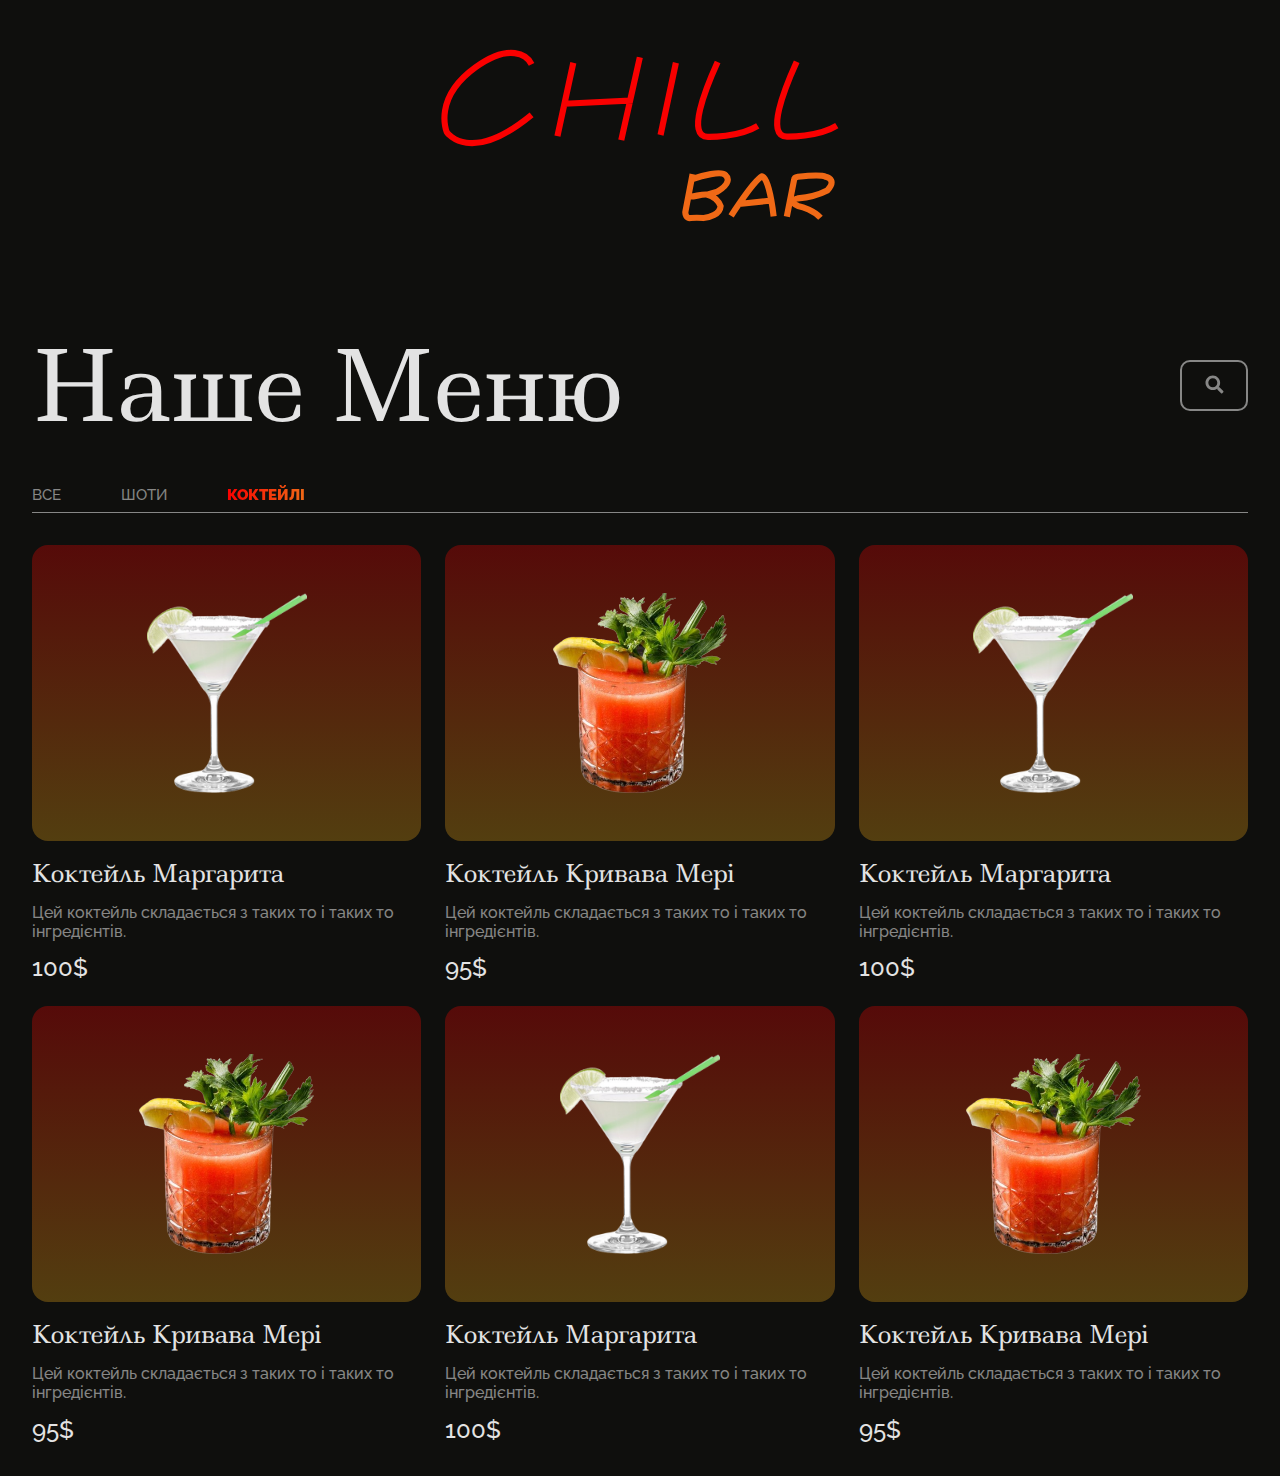
==== coctails.html @ 91385e6c "working version" ====
<!DOCTYPE html>
<html lang="en">

<head>
    <meta charset="UTF-8">
    <meta name="viewport" content="width=device-width, initial-scale=1.0">
    <link rel="stylesheet" href="/style.css">
    <title>Chill Bar | Menu > Coctails</title>
</head>

<body>
    <div class="hero-logo-container">
        <img src="/assets/logo.svg" />
    </div>
    <main>
        <header>
            <div id="header-upper">
                <h1>
                    Наше Меню
                </h1>
                <a href="/search.html">
                    <button>
                        <img src="/assets/search.svg" />
                    </button>
                </a>
            </div>
            <div id="header-lower">
                <nav>
                    <ul>
                        <li>
                            <a href="/index.html">ВСЕ</a>
                        </li>
                        <li>
                            <a href="/shots.html">ШОТИ</a>
                        </li>
                        <li class="selected">
                            <a href="coctails.html">КОКТЕЙЛІ</a>
                        </li>
                    </ul>
                </nav>
            </div>
        </header>
        <section class="products">
            <div class="products__group">
                <div class="group__items">
                    <div class="product">
                        <div class="product__image">
                            <img src="/assets/margarita.png">
                        </div>
                        <div class="product-details">
                            <h3>Коктейль Маргарита</h3>
                            <p>Цей коктейль складається з таких то і таких то інгредієнтів.</p>
                            <b>100$</b>
                        </div>
                    </div>
    
                    <div class="product">
                        <div class="product__image">
                            <img src="/assets/bloody.png">
                        </div>
                        <div class="product-details">
                            <h3>Коктейль Кривава Мері</h3>
                            <p>Цей коктейль складається з таких то і таких то інгредієнтів.</p>
                            <b>95$</b>
                        </div>
                    </div>

                    <div class="product">
                        <div class="product__image">
                            <img src="/assets/margarita.png">
                        </div>
                        <div class="product-details">
                            <h3>Коктейль Маргарита</h3>
                            <p>Цей коктейль складається з таких то і таких то інгредієнтів.</p>
                            <b>100$</b>
                        </div>
                    </div>
    
                    <div class="product">
                        <div class="product__image">
                            <img src="/assets/bloody.png">
                        </div>
                        <div class="product-details">
                            <h3>Коктейль Кривава Мері</h3>
                            <p>Цей коктейль складається з таких то і таких то інгредієнтів.</p>
                            <b>95$</b>
                        </div>
                    </div>

                    <div class="product">
                        <div class="product__image">
                            <img src="/assets/margarita.png">
                        </div>
                        <div class="product-details">
                            <h3>Коктейль Маргарита</h3>
                            <p>Цей коктейль складається з таких то і таких то інгредієнтів.</p>
                            <b>100$</b>
                        </div>
                    </div>
    
                    <div class="product">
                        <div class="product__image">
                            <img src="/assets/bloody.png">
                        </div>
                        <div class="product-details">
                            <h3>Коктейль Кривава Мері</h3>
                            <p>Цей коктейль складається з таких то і таких то інгредієнтів.</p>
                            <b>95$</b>
                        </div>
                    </div>
                </div>
            </div>
        </section>
    </main>
</body>

</html>
---- style.css ----
@import url("/styles/reset.css");
@import url("/styles/variables.css");
@import url("/styles/fonts.css");

h1,
h2,
h3,
h4,
h5,
h6,
p,
a,
span {
    font-size: 1rem;
    font-weight: inherit;
    padding: 0;
    margin: 0;
    color: inherit;
    text-decoration: none;
}

html,
body,
*::before,
*::after {
    margin: 0;
    padding: 0;
    box-sizing: border-box;
}

html,
body {
    margin: 0;
    padding: 0;
}

h1 {
    margin: 0;
    padding: 0;
    font-family: "Ledger";
}

body {
    min-height: 100dvh;
    background-color: var(--bg-color);
    color: var(--main-white-color)
}

main, .footer-content {
    max-width: 1900px;
    margin: auto;
    padding: 2rem;
}

.hero-logo-container {
    display: flex;
    align-items: center;
    justify-content: center;
    padding: 3rem 1rem;
}

.hero-logo-container img {
    width: 100%;
    height: auto;
    max-width: 400px;
}

.unstyled-button, .unstyled-button:hover, .unstyled-button:active {
    background-color: transparent !important;
    border: 0 !important;   
    outline: 0 !important;
    padding: 0 !important;
    border-radius: 0 !important;
    width: 20px !important;
    height: 20px !important;
    background-image: none;
    display: flex;
    align-items: center;
    justify-content: center;
}



header {
    display: flex;
    flex-direction: column;
    padding: 1rem 0;
    gap: 1rem;
}

header h1 {
    font-size: clamp(2rem, 9vw, 6rem);
}

#header-upper,
#header-lower {
    display: flex;
    flex-direction: row;
    align-items: center;
    justify-content: space-between;
}

header nav {
    width: 100%;
}

header nav ul {
    display: flex;
    text-decoration: none;
    list-style: none;
    padding: 0;
    gap: clamp(40px, 60px, 80px);
    border-bottom: 1px solid var(--secondary-white-color);
    padding-bottom: .5rem;
}

header nav ul li {
    font-family: "Raleway";
    font-weight: 500;
}

ul li a {
    font-size: clamp(15px, 1vw, 30px);
}

ul li a:not(.selected) {
    color: var(--secondary-white-color);
}

.selected {
    font-weight: 1000;
    background: linear-gradient(90deg, rgba(249,0,0,1) 0%, rgba(240,105,22,1) 100%);
    -webkit-background-clip: text;
    -webkit-text-fill-color: transparent;
}

#header-upper button img {
    max-width: 27px;
    max-height: 27px;
    min-width: 18px;
    min-height: 18px;
}

button:hover {
    border: 2px solid var(--main-white-color);
    color: var(--main-white-color);
    cursor: pointer;

    transition: all .2s ease-in-out;
}

button:active {
    border: 0;
    background-image: linear-gradient(90deg, rgba(249, 0, 0, 1) 0%, rgba(240, 105, 22, 1) 100%);
    transition: background-image .2s ease-in-out;
}

.product__image {
    width: auto;
    min-height: 200px;

    background-image: linear-gradient(180deg, rgba(249, 0, 0, .3) 0%, rgba(240, 171, 22, 0.3) 100%);
    display: flex;
    align-items: center;
    justify-content: center;
    padding: 3rem 0rem;
    border-radius: 1rem;
}

.product__image img {
    max-height: 200px;
    width: 100%;
    aspect-ratio: 1/1;
    object-fit: scale-down;
}

h2 {
    font-family: "Raleway";
    font-weight: 700;
    font-size: clamp(1.5rem, 3.5vw, 3rem);
}

.products {
    display: flex;
    flex-direction: column;
    gap: 4rem;
}

.products__group {
    display: flex;
    flex-direction: column;
    gap: 2.5rem;
}

.product {
    width: 100%;
    display: flex;
    flex-direction: column;
    gap: 1rem;
}

.product-details {
    display: flex;
    flex-direction: column;
    gap: .8rem;
}

.group__items {
    width: 100%;
    display: grid;
    grid-template-columns: 1fr 1fr 1fr 1fr;
    gap: 1.5rem;
}

h3 {
    font-family: "Ledger";
    font-size: clamp(1.5rem, 1.2vw, 2.5rem);
}

.product-details p {
    font-size: 1rem;
    font-family: "Raleway";
    font-weight: 500;
    color: var(--secondary-white-color);
}

.product-details b {
    font-size: 1.5rem;
    font-family: "Raleway";
    font-weight: 500;
}

.hidden {
    display: none;
}

footer {
    border-top: 1px solid var(--secondary-white-color);
    margin-top: 2rem;
}



@media (max-width: 600px) {
    h2 {
        text-align: center;
    }
    
    #header-upper button img {
        width: 18px;
        height: 18px;
    }

    button {
        width: 45px;
        height: 34px;
    }

    main {
        padding: 0 1rem;
    }
}

@media (max-width: 700px) {
    .group__items {
        display: flex;
        flex-direction: column;
    }
}

@media (max-width: 900px) {
    .group__items {
        grid-template-columns: 1fr 1fr;
    }
}


@media (max-width: 1530px) {
    .group__items {
        grid-template-columns: 1fr 1fr 1fr;
    }
}
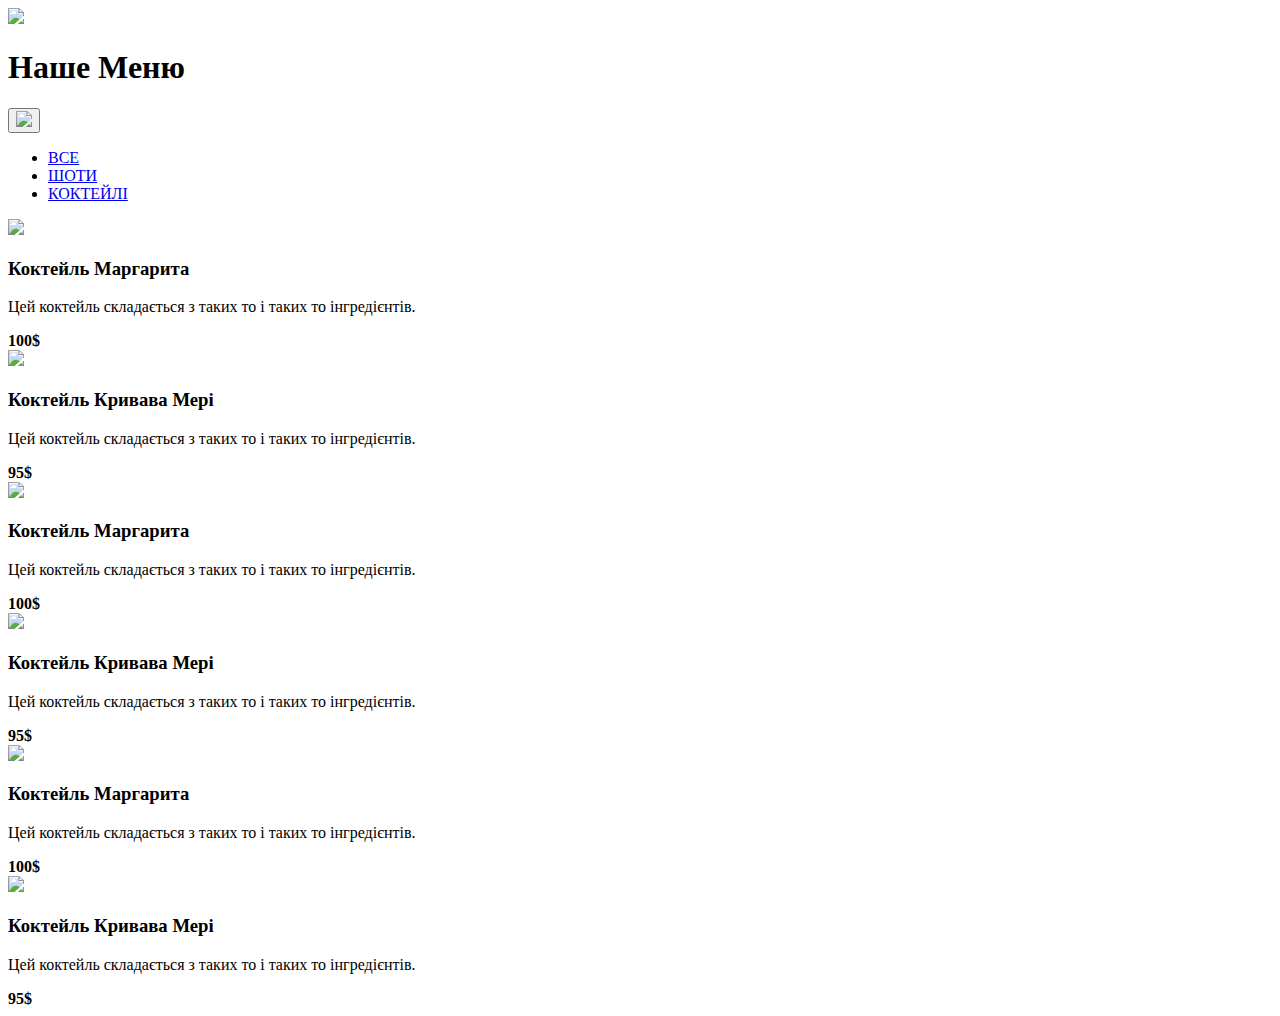
==== commit ae1a3509: "changed urls" ====
--- a/coctails.html
+++ b/coctails.html
@@ -4,13 +4,13 @@
 <head>
     <meta charset="UTF-8">
     <meta name="viewport" content="width=device-width, initial-scale=1.0">
-    <link rel="stylesheet" href="/style.css">
+    <link rel="stylesheet" href="/chill-bar-menu/style.css">
     <title>Chill Bar | Menu > Coctails</title>
 </head>
 
 <body>
     <div class="hero-logo-container">
-        <img src="/assets/logo.svg" />
+        <img src="/chill-bar-menu/assets/logo.svg" />
     </div>
     <main>
         <header>
@@ -20,7 +20,7 @@
                 </h1>
                 <a href="/search.html">
                     <button>
-                        <img src="/assets/search.svg" />
+                        <img src="/chill-bar-menu/assets/search.svg" />
                     </button>
                 </a>
             </div>
@@ -28,13 +28,13 @@
                 <nav>
                     <ul>
                         <li>
-                            <a href="/index.html">ВСЕ</a>
+                            <a href="/chill-bar-menu/index.html">ВСЕ</a>
                         </li>
                         <li>
-                            <a href="/shots.html">ШОТИ</a>
+                            <a href="/chill-bar-menu/shots.html.html">ШОТИ</a>
                         </li>
                         <li class="selected">
-                            <a href="coctails.html">КОКТЕЙЛІ</a>
+                            <a href="/chill-bar-menu/coctails.html">КОКТЕЙЛІ</a>
                         </li>
                     </ul>
                 </nav>
@@ -45,7 +45,7 @@
                 <div class="group__items">
                     <div class="product">
                         <div class="product__image">
-                            <img src="/assets/margarita.png">
+                            <img src="/chill-bar-menu/assets/margarita.png">
                         </div>
                         <div class="product-details">
                             <h3>Коктейль Маргарита</h3>
@@ -56,7 +56,7 @@
     
                     <div class="product">
                         <div class="product__image">
-                            <img src="/assets/bloody.png">
+                            <img src="/chill-bar-menu/assets/bloody.png">
                         </div>
                         <div class="product-details">
                             <h3>Коктейль Кривава Мері</h3>
@@ -67,7 +67,7 @@
 
                     <div class="product">
                         <div class="product__image">
-                            <img src="/assets/margarita.png">
+                            <img src="/chill-bar-menu/assets/margarita.png">
                         </div>
                         <div class="product-details">
                             <h3>Коктейль Маргарита</h3>
@@ -78,7 +78,7 @@
     
                     <div class="product">
                         <div class="product__image">
-                            <img src="/assets/bloody.png">
+                            <img src="/chill-bar-menu/assets/bloody.png">
                         </div>
                         <div class="product-details">
                             <h3>Коктейль Кривава Мері</h3>
@@ -89,7 +89,7 @@
 
                     <div class="product">
                         <div class="product__image">
-                            <img src="/assets/margarita.png">
+                            <img src="/chill-bar-menu/assets/margarita.png">
                         </div>
                         <div class="product-details">
                             <h3>Коктейль Маргарита</h3>
@@ -100,7 +100,7 @@
     
                     <div class="product">
                         <div class="product__image">
-                            <img src="/assets/bloody.png">
+                            <img src="/chill-bar-menu/assets/bloody.png">
                         </div>
                         <div class="product-details">
                             <h3>Коктейль Кривава Мері</h3>
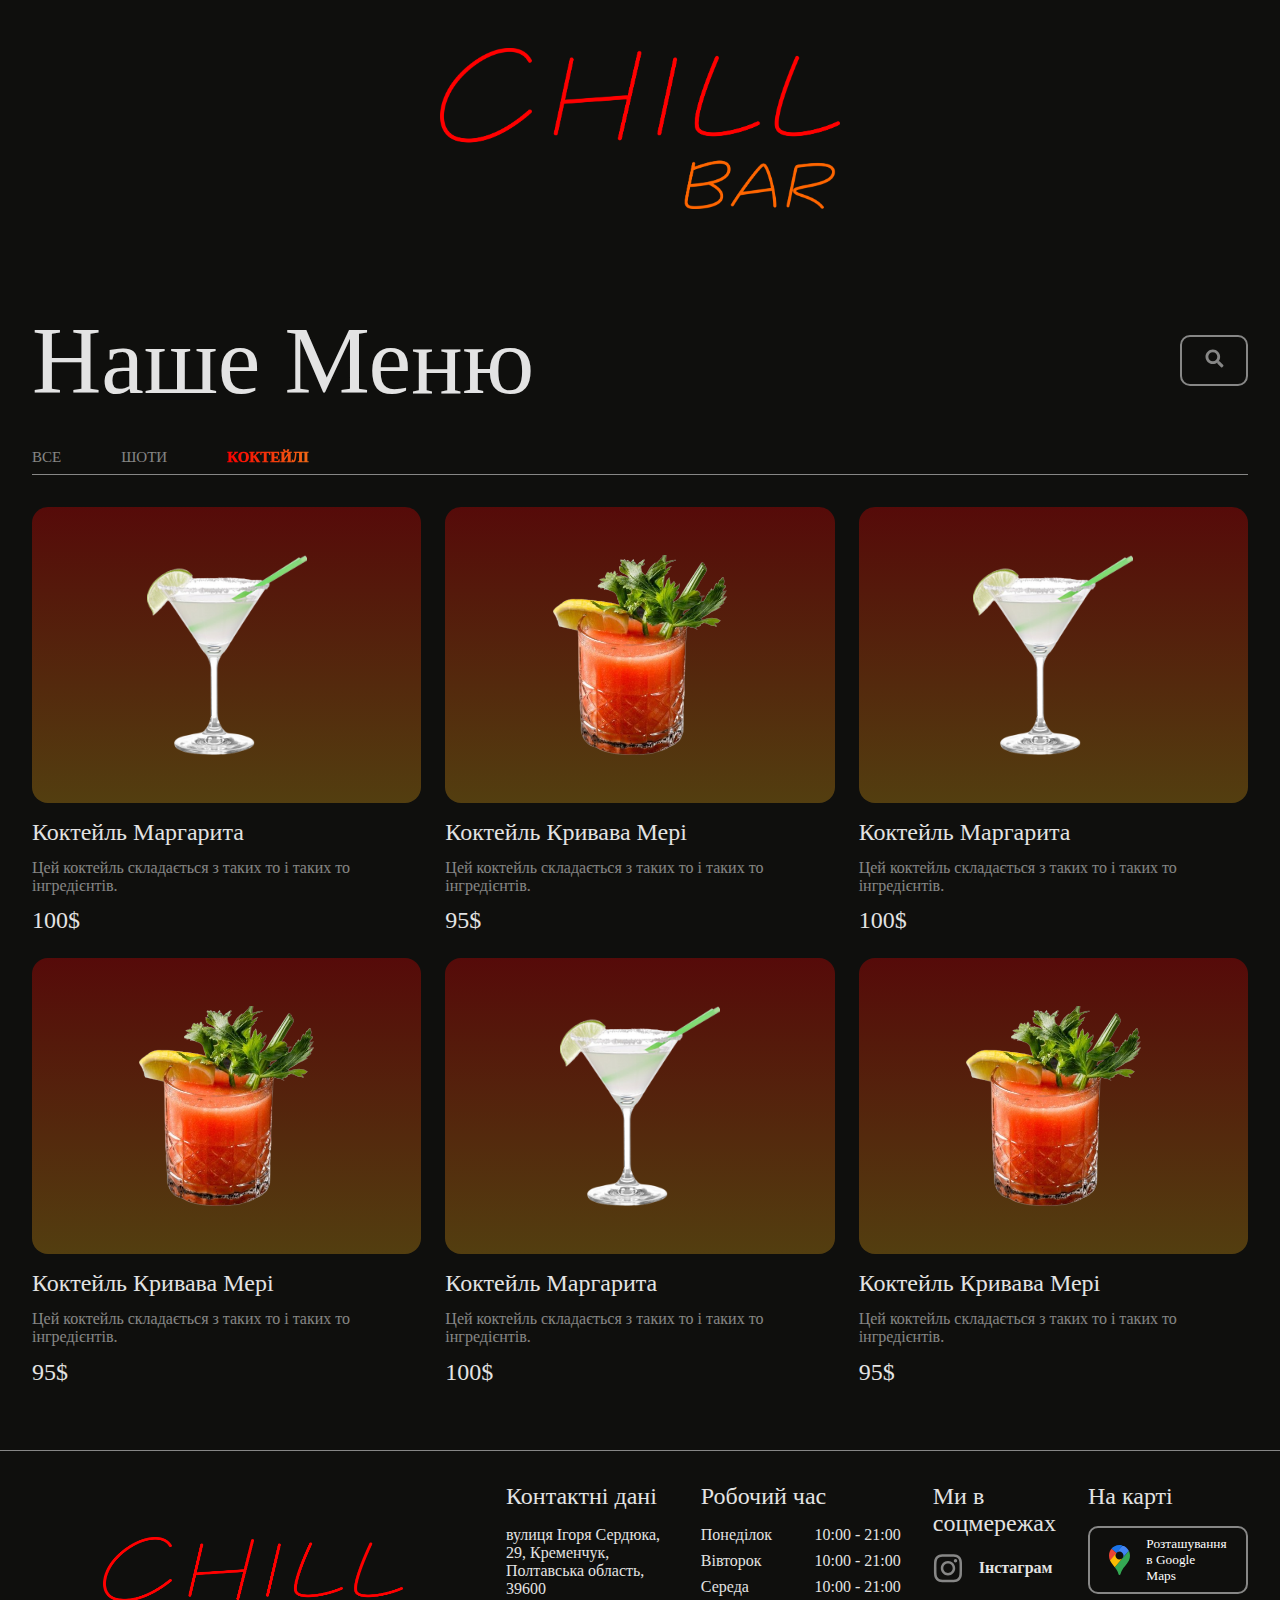
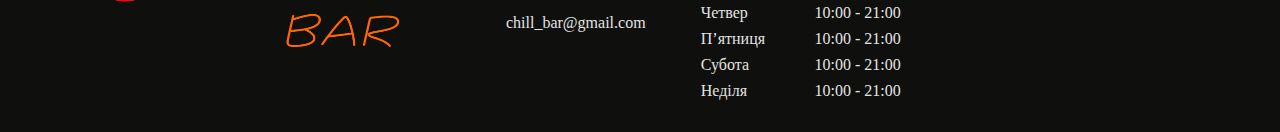
==== commit ab8b17d2: "fixes" ====
--- a/coctails.html
+++ b/coctails.html
@@ -4,13 +4,14 @@
 <head>
     <meta charset="UTF-8">
     <meta name="viewport" content="width=device-width, initial-scale=1.0">
-    <link rel="stylesheet" href="/chill-bar-menu/style.css">
+    <link rel="stylesheet" href="style.css">
+    <link rel="icon" type="image/x-icon" href="/logo.ico">
     <title>Chill Bar | Menu > Coctails</title>
 </head>
 
 <body>
     <div class="hero-logo-container">
-        <img src="/chill-bar-menu/assets/logo.svg" />
+        <img src="assets/logo.png" />
     </div>
     <main>
         <header>
@@ -18,9 +19,9 @@
                 <h1>
                     Наше Меню
                 </h1>
-                <a href="/search.html">
+                <a href="search.html">
                     <button>
-                        <img src="/chill-bar-menu/assets/search.svg" />
+                        <img src="assets/search.svg" />
                     </button>
                 </a>
             </div>
@@ -28,13 +29,13 @@
                 <nav>
                     <ul>
                         <li>
-                            <a href="/chill-bar-menu/index.html">ВСЕ</a>
+                            <a href="index.html">ВСЕ</a>
                         </li>
                         <li>
-                            <a href="/chill-bar-menu/shots.html.html">ШОТИ</a>
+                            <a href="shots.html">ШОТИ</a>
                         </li>
                         <li class="selected">
-                            <a href="/chill-bar-menu/coctails.html">КОКТЕЙЛІ</a>
+                            <a href="coctails.html">КОКТЕЙЛІ</a>
                         </li>
                     </ul>
                 </nav>
@@ -45,7 +46,7 @@
                 <div class="group__items">
                     <div class="product">
                         <div class="product__image">
-                            <img src="/chill-bar-menu/assets/margarita.png">
+                            <img src="assets/margarita.png">
                         </div>
                         <div class="product-details">
                             <h3>Коктейль Маргарита</h3>
@@ -56,7 +57,7 @@
     
                     <div class="product">
                         <div class="product__image">
-                            <img src="/chill-bar-menu/assets/bloody.png">
+                            <img src="assets/bloody.png">
                         </div>
                         <div class="product-details">
                             <h3>Коктейль Кривава Мері</h3>
@@ -67,7 +68,7 @@
 
                     <div class="product">
                         <div class="product__image">
-                            <img src="/chill-bar-menu/assets/margarita.png">
+                            <img src="assets/margarita.png">
                         </div>
                         <div class="product-details">
                             <h3>Коктейль Маргарита</h3>
@@ -78,7 +79,7 @@
     
                     <div class="product">
                         <div class="product__image">
-                            <img src="/chill-bar-menu/assets/bloody.png">
+                            <img src="assets/bloody.png">
                         </div>
                         <div class="product-details">
                             <h3>Коктейль Кривава Мері</h3>
@@ -89,7 +90,7 @@
 
                     <div class="product">
                         <div class="product__image">
-                            <img src="/chill-bar-menu/assets/margarita.png">
+                            <img src="assets/margarita.png">
                         </div>
                         <div class="product-details">
                             <h3>Коктейль Маргарита</h3>
@@ -100,7 +101,7 @@
     
                     <div class="product">
                         <div class="product__image">
-                            <img src="/chill-bar-menu/assets/bloody.png">
+                            <img src="assets/bloody.png">
                         </div>
                         <div class="product-details">
                             <h3>Коктейль Кривава Мері</h3>
@@ -112,6 +113,96 @@
             </div>
         </section>
     </main>
+    <footer>
+        <div class="footer-content">
+            <div class="footer-logo-container">
+                <img src="assets/logo.png" />
+            </div>
+            <div class="footer__info-group">
+                <h4>Контактні дані</h4>
+                <p>вулиця Ігоря Сердюка, 29, Кременчук, Полтавська область, 39600</p>
+                <a href="mailto:chill_bar@gmail.com">chill_bar@gmail.com</a>
+            </div>
+            <div class="footer__info-group">
+                <h4>Робочий час</h4>
+                <div class="info-group__schedule">
+                    <div class="schedule__pair">
+                        <p>Понеділок</p>
+                        <p>10:00 - 21:00</p>
+                    </div>
+
+                    <div class="schedule__pair">
+                        <p>Вівторок</p>
+                        <p>10:00 - 21:00</p>
+                    </div>
+
+                    <div class="schedule__pair">
+                        <p>Середа</p>
+                        <p>10:00 - 21:00</p>
+                    </div>
+
+                    <div class="schedule__pair">
+                        <p>Четвер</p>
+                        <p>10:00 - 21:00</p>
+                    </div>
+
+                    <div class="schedule__pair">
+                        <p>П’ятниця</p>
+                        <p>10:00 - 21:00</p>
+                    </div>
+
+                    <div class="schedule__pair">
+                        <p>Субота</p>
+                        <p>10:00 - 21:00</p>
+                    </div>
+
+                    <div class="schedule__pair">
+                        <p>Неділя</p>
+                        <p>10:00 - 21:00</p>
+                    </div>
+                </div>
+            </div>
+            <div class="footer__info-group">
+                <h4>Ми в соцмережах</h4>
+
+                <a target="_blank" href="https://www.instagram.com/chillbar_kremen?igsh=MW05bWY3dWd6eW9yOA==" style="display: flex; align-items: center; gap: 1rem;">
+                    <img src="assets/instagram.svg"> <b>Інстаграм</b>
+                </a>
+
+            </div>
+            <div class="footer__info-group">
+                <h4>На карті</h4>
+
+                <a target="_blank" href="https://maps.app.goo.gl/LwhXUTS7XZjJpxXQ7">
+                    <button>
+                        <img src="assets/maps.svg" />
+                        Розташування в Google Maps
+                    </button>
+                </a>
+                <!-- <iframe src="https://www.google.com/maps/embed?pb=!1m18!1m12!1m3!1d163.37639092967407!2d33.411180053489964!3d49.06721164598049!2m3!1f0!2f0!3f0!3m2!1i1024!2i768!4f13.1!3m3!1m2!1s0x40d753267d5226fd%3A0x3ec0e314546ce658!2sIhoria%20Serdiuka%20St%2C%2029%2C%20Kremenchuk%2C%20Poltavs&#39;ka%20oblast%2C%2039600!5e0!3m2!1spl!2sua!4v1712084558364!5m2!1spl!2sua" width="600" height="450" style="border:0;" allowfullscreen="" loading="lazy" referrerpolicy="no-referrer-when-downgrade"></iframe> -->
+            </div>
+            <style>
+                .footer__info-group button {
+                    max-width: none;
+                    width: 10rem !important;
+                    color: white;
+                    font-family: "Raleway";
+                    font-weight: 500;
+                    display: flex;
+                    align-items: center;
+                    justify-content: center;
+                    padding: 2rem 4rem;
+                    text-align: left;
+                    gap: 1rem;
+                }
+
+                .footer__info-group img {
+                    width: 30px;
+                    height: 30px;
+                }
+            </style>
+        </div>
+    </footer>
 </body>
 
 </html>--- a/style.css
+++ b/style.css
@@ -0,0 +1,333 @@
+@import url("/styles/reset.css");
+@import url("/styles/variables.css");
+@import url("/styles/fonts.css");
+
+h1,
+h2,
+h3,
+h4,
+h5,
+h6,
+p,
+a,
+span {
+    font-size: 1rem;
+    font-weight: inherit;
+    padding: 0;
+    margin: 0;
+    color: inherit;
+    text-decoration: none;
+}
+
+html,
+body,
+*::before,
+*::after {
+    margin: 0;
+    padding: 0;
+    box-sizing: border-box;
+}
+
+html,
+body {
+    margin: 0;
+    padding: 0;
+}
+
+h1 {
+    margin: 0;
+    padding: 0;
+    font-family: "Ledger";
+}
+
+body {
+    min-height: 100dvh;
+    background-color: var(--bg-color);
+    color: var(--main-white-color)
+}
+
+main, .footer-content {
+    max-width: 1900px;
+    margin: auto;
+    padding: 2rem;
+}
+
+.hero-logo-container {
+    display: flex;
+    align-items: center;
+    justify-content: center;
+    padding: 3rem 1rem;
+}
+
+.hero-logo-container img {
+    width: 100%;
+    height: auto;
+    max-width: 400px;
+}
+
+.unstyled-button, .unstyled-button:hover, .unstyled-button:active {
+    background-color: transparent !important;
+    border: 0 !important;   
+    outline: 0 !important;
+    padding: 0 !important;
+    border-radius: 0 !important;
+    width: 20px !important;
+    height: 20px !important;
+    background-image: none;
+    display: flex;
+    align-items: center;
+    justify-content: center;
+}
+
+
+
+header {
+    display: flex;
+    flex-direction: column;
+    padding: 1rem 0;
+    gap: 1rem;
+}
+
+header h1 {
+    font-size: clamp(2rem, 9vw, 6rem);
+}
+
+#header-upper,
+#header-lower {
+    display: flex;
+    flex-direction: row;
+    align-items: center;
+    justify-content: space-between;
+}
+
+header nav {
+    width: 100%;
+}
+
+header nav ul {
+    display: flex;
+    text-decoration: none;
+    list-style: none;
+    padding: 0;
+    gap: clamp(40px, 60px, 80px);
+    border-bottom: 1px solid var(--secondary-white-color);
+    padding-bottom: .5rem;
+}
+
+header nav ul li {
+    font-family: "Raleway";
+    font-weight: 500;
+}
+
+ul li a {
+    font-size: clamp(15px, 1vw, 30px);
+}
+
+ul li a:not(.selected) {
+    color: var(--secondary-white-color);
+}
+
+.selected {
+    font-weight: 1000;
+    background: linear-gradient(90deg, rgba(249,0,0,1) 0%, rgba(240,105,22,1) 100%);
+    -webkit-background-clip: text;
+    -webkit-text-fill-color: transparent;
+}
+
+#header-upper button img {
+    max-width: 27px;
+    max-height: 27px;
+    min-width: 18px;
+    min-height: 18px;
+}
+
+button:hover {
+    border: 2px solid var(--main-white-color);
+    color: var(--main-white-color);
+    cursor: pointer;
+
+    transition: all .2s ease-in-out;
+}
+
+button:active {
+    border: 0;
+    background-image: linear-gradient(90deg, rgba(249, 0, 0, 1) 0%, rgba(240, 105, 22, 1) 100%);
+    transition: background-image .2s ease-in-out;
+}
+
+.product__image {
+    width: auto;
+    min-height: 200px;
+
+    background-image: linear-gradient(180deg, rgba(249, 0, 0, .3) 0%, rgba(240, 171, 22, 0.3) 100%);
+    display: flex;
+    align-items: center;
+    justify-content: center;
+    padding: 3rem 0rem;
+    border-radius: 1rem;
+}
+
+.product__image img {
+    max-height: 200px;
+    width: 100%;
+    aspect-ratio: 1/1;
+    object-fit: scale-down;
+}
+
+h2 {
+    font-family: "Raleway";
+    font-weight: 700;
+    font-size: clamp(1.5rem, 3.5vw, 3rem);
+}
+
+.products {
+    display: flex;
+    flex-direction: column;
+    gap: 4rem;
+}
+
+.products__group {
+    display: flex;
+    flex-direction: column;
+    gap: 2.5rem;
+}
+
+.product {
+    width: 100%;
+    display: flex;
+    flex-direction: column;
+    gap: 1rem;
+}
+
+.product-details {
+    display: flex;
+    flex-direction: column;
+    gap: .8rem;
+}
+
+.group__items {
+    width: 100%;
+    display: grid;
+    grid-template-columns: 1fr 1fr 1fr 1fr;
+    gap: 1.5rem;
+}
+
+h3 {
+    font-family: "Ledger";
+    font-size: clamp(1.5rem, 1.2vw, 2.5rem);
+}
+
+.product-details p {
+    font-size: 1rem;
+    font-family: "Raleway";
+    font-weight: 500;
+    color: var(--secondary-white-color);
+}
+
+.product-details b {
+    font-size: 1.5rem;
+    font-family: "Raleway";
+    font-weight: 500;
+}
+
+.hidden {
+    display: none;
+}
+
+footer {
+    border-top: 1px solid var(--secondary-white-color);
+    margin-top: 2rem;
+}
+
+.footer-logo-container {
+    width: 100%;
+    display: flex;
+    align-items: center;
+    justify-content: center;
+}
+
+.footer-logo-container img {
+    width: 300px;
+    height: 110px;
+    margin: auto;
+}
+
+footer h4 {
+    font-size: 1.5rem;
+    font-family: "Raleway";
+    font-weight: 500;
+}
+
+.footer-content {
+    display: flex;
+    gap: 2rem;
+    font-family: "Raleway";
+}
+
+.footer__info-group {
+    display: flex;
+    flex-direction: column;
+    gap: 1rem;
+}
+
+.schedule__pair {
+    display: flex;
+    gap: .5rem;
+    align-items: center;
+    justify-content: space-between;
+    min-width: 200px;
+    max-width: 300px;
+}
+
+.info-group__schedule {
+    display: flex;
+    flex-direction: column;
+    gap: .5rem;
+}
+
+@media (max-width: 1198px) {
+    .footer-content {
+        flex-direction: column;
+    }
+}
+
+
+@media (max-width: 600px) {
+    h2 {
+        text-align: center;
+    }
+    
+    #header-upper button img {
+        width: 18px;
+        height: 18px;
+    }
+
+    button {
+        width: 45px;
+        height: 34px;
+    }
+
+    main {
+        padding: 0 1rem;
+    }
+}
+
+@media (max-width: 700px) {
+    .group__items {
+        display: flex;
+        flex-direction: column;
+    }
+}
+
+@media (max-width: 900px) {
+    .group__items {
+        grid-template-columns: 1fr 1fr;
+    }
+}
+
+
+@media (max-width: 1530px) {
+    .group__items {
+        grid-template-columns: 1fr 1fr 1fr;
+    }
+}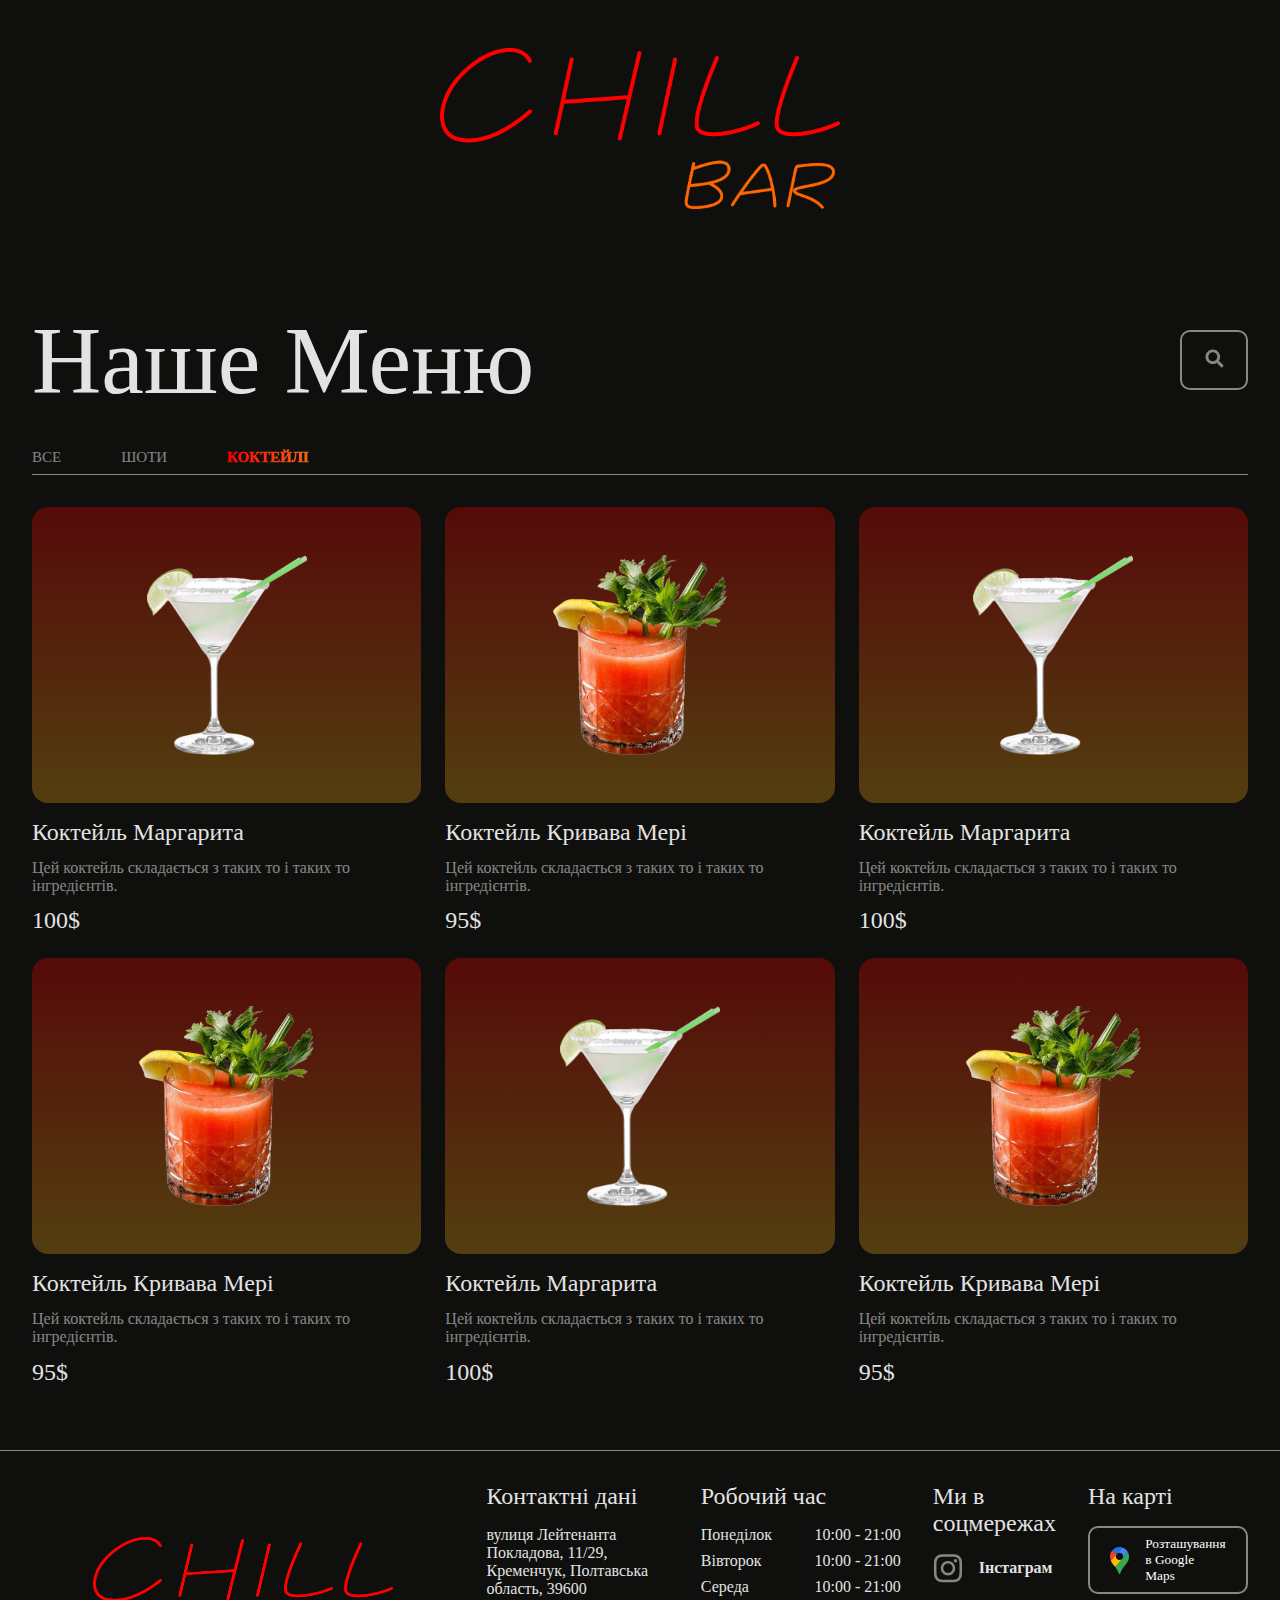
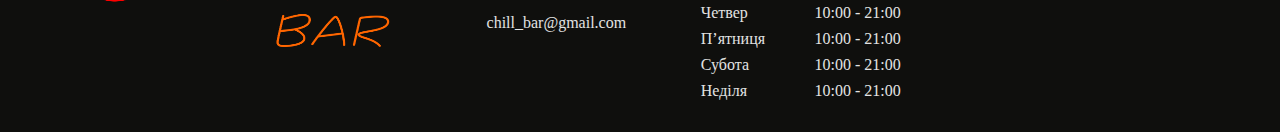
==== commit a0cf77da: "some ux and info fixes" ====
--- a/coctails.html
+++ b/coctails.html
@@ -120,7 +120,7 @@
             </div>
             <div class="footer__info-group">
                 <h4>Контактні дані</h4>
-                <p>вулиця Ігоря Сердюка, 29, Кременчук, Полтавська область, 39600</p>
+                <p>вулиця Лейтенанта Покладова, 11/29, Кременчук, Полтавська область, 39600</p>
                 <a href="mailto:chill_bar@gmail.com">chill_bar@gmail.com</a>
             </div>
             <div class="footer__info-group">
@@ -173,13 +173,13 @@
             <div class="footer__info-group">
                 <h4>На карті</h4>
 
-                <a target="_blank" href="https://maps.app.goo.gl/LwhXUTS7XZjJpxXQ7">
+                <a target="_blank" href="https://maps.app.goo.gl/WBarMaavQhpAnnvJA">
                     <button>
                         <img src="assets/maps.svg" />
                         Розташування в Google Maps
                     </button>
                 </a>
-                <!-- <iframe src="https://www.google.com/maps/embed?pb=!1m18!1m12!1m3!1d163.37639092967407!2d33.411180053489964!3d49.06721164598049!2m3!1f0!2f0!3f0!3m2!1i1024!2i768!4f13.1!3m3!1m2!1s0x40d753267d5226fd%3A0x3ec0e314546ce658!2sIhoria%20Serdiuka%20St%2C%2029%2C%20Kremenchuk%2C%20Poltavs&#39;ka%20oblast%2C%2039600!5e0!3m2!1spl!2sua!4v1712084558364!5m2!1spl!2sua" width="600" height="450" style="border:0;" allowfullscreen="" loading="lazy" referrerpolicy="no-referrer-when-downgrade"></iframe> -->
+                <!-- <iframe src="https://www.google.com/maps/embed?pb=!1m18!1m12!1m3!1d163.3768769661413!2d33.410704887014504!3d49.06706382481072!2m3!1f0!2f0!3f0!3m2!1i1024!2i768!4f13.1!3m3!1m2!1s0x40d7532687d45601%3A0xe613ccb61c3cd218!2sLeitenanta%20Pokladova%20St%2C%2011%2F29%2C%20Kremenchuk%2C%20Poltavs&#39;ka%20oblast%2C%2039600!5e0!3m2!1spl!2sua!4v1712085801013!5m2!1spl!2sua" width="600" height="450" style="border:0;" allowfullscreen="" loading="lazy" referrerpolicy="no-referrer-when-downgrade"></iframe> -->
             </div>
             <style>
                 .footer__info-group button {
--- a/style.css
+++ b/style.css
@@ -285,6 +285,26 @@
     gap: .5rem;
 }
 
+button {
+    background-color: transparent;
+    outline: none;
+    border: 2px solid var(--secondary-white-color);
+    border-radius: 10px;
+    max-height: 60px;
+    max-width: 68px;
+
+    min-height: 34px;
+    min-width: 45px;
+
+    width: 13vw;
+    height: 9vh;
+}
+
+button img {
+    max-height: 27px !important;
+    max-width: 27px !important;
+}
+
 @media (max-width: 1198px) {
     .footer-content {
         flex-direction: column;
@@ -303,8 +323,8 @@
     }
 
     button {
-        width: 45px;
-        height: 34px;
+        width: 60px;
+        height: 45px;
     }
 
     main {
